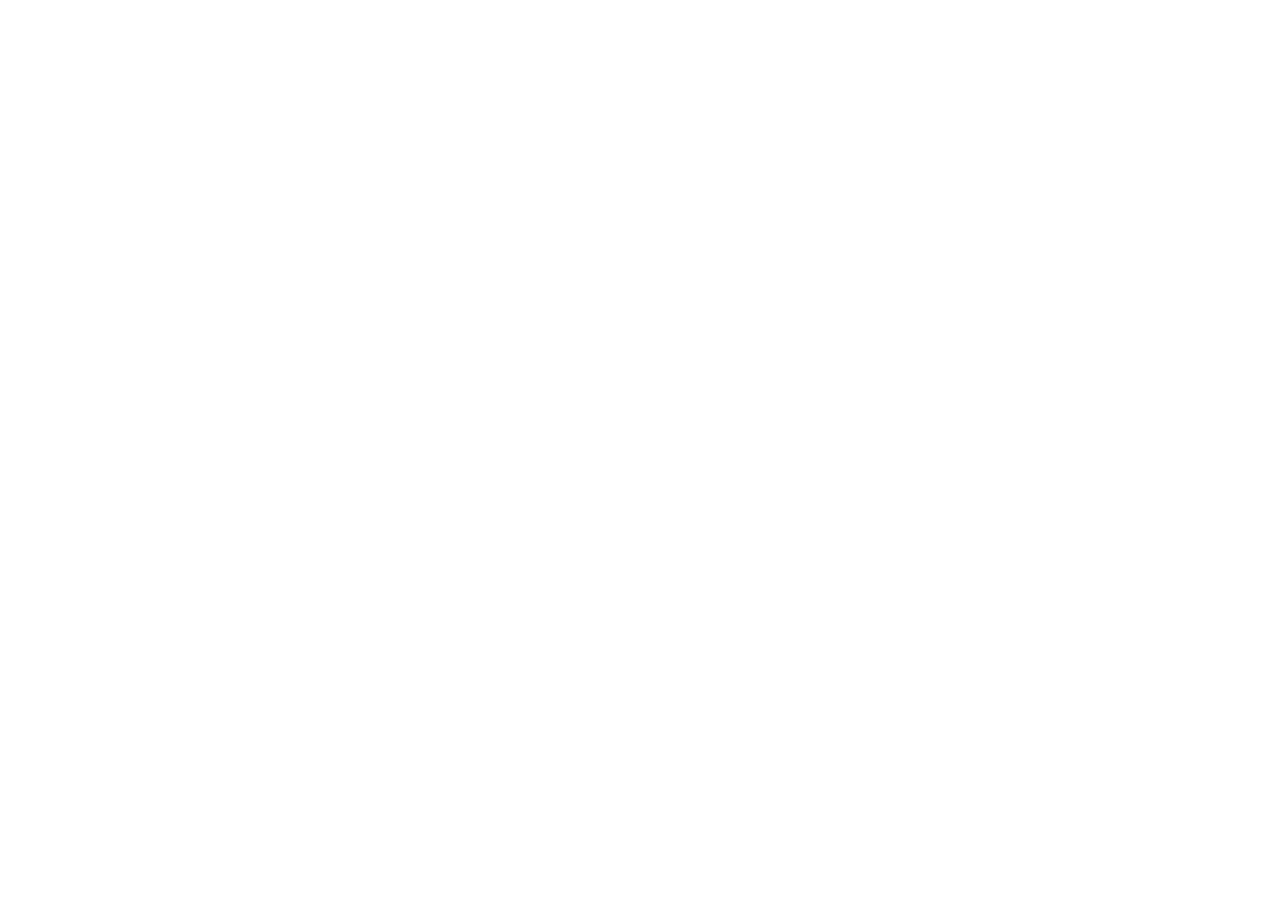
==== smoothride/demo/cesium/index.html @ e2cd4cc6 "Worldsim 3D physics path, traffic-law RL, and respawn fixes Pivot the 3D demo off Isaac onto the HUD" ====
<!DOCTYPE html>
<html lang="en">
<head>
  <meta charset="utf-8" />
  <meta name="viewport" content="width=device-width, initial-scale=1" />
  <title>San Francisco — 3D map</title>

  <!-- Official Cesium CDN; CESIUM_BASE_URL must be set before Cesium.js loads. -->
  <script>window.CESIUM_BASE_URL = "https://cesium.com/downloads/cesiumjs/releases/1.124/Build/Cesium/";</script>
  <script src="https://cesium.com/downloads/cesiumjs/releases/1.124/Build/Cesium/Cesium.js"></script>
  <link href="https://cesium.com/downloads/cesiumjs/releases/1.124/Build/Cesium/Widgets/widgets.css" rel="stylesheet" />

  <style>
    html, body, #cesiumContainer { width: 100%; height: 100%; margin: 0; padding: 0; overflow: hidden; }
    #msg { position: absolute; inset: 0; display: none; align-items: center; justify-content: center;
      background: #0b0e13; color: #e7ecf3; font-family: -apple-system, system-ui, sans-serif; text-align: center; }
    #msg[data-show] { display: flex; }
    #msg code { background: #1b2230; padding: 2px 6px; border-radius: 5px; }
  </style>
</head>
<body>
  <div id="cesiumContainer"></div>
  <div id="msg"></div>
  <script src="config.js" onerror="window.__noConfig=true"></script>
  <script src="cesium-murals.js"></script>
  <script src="app.js"></script>
</body>
</html>
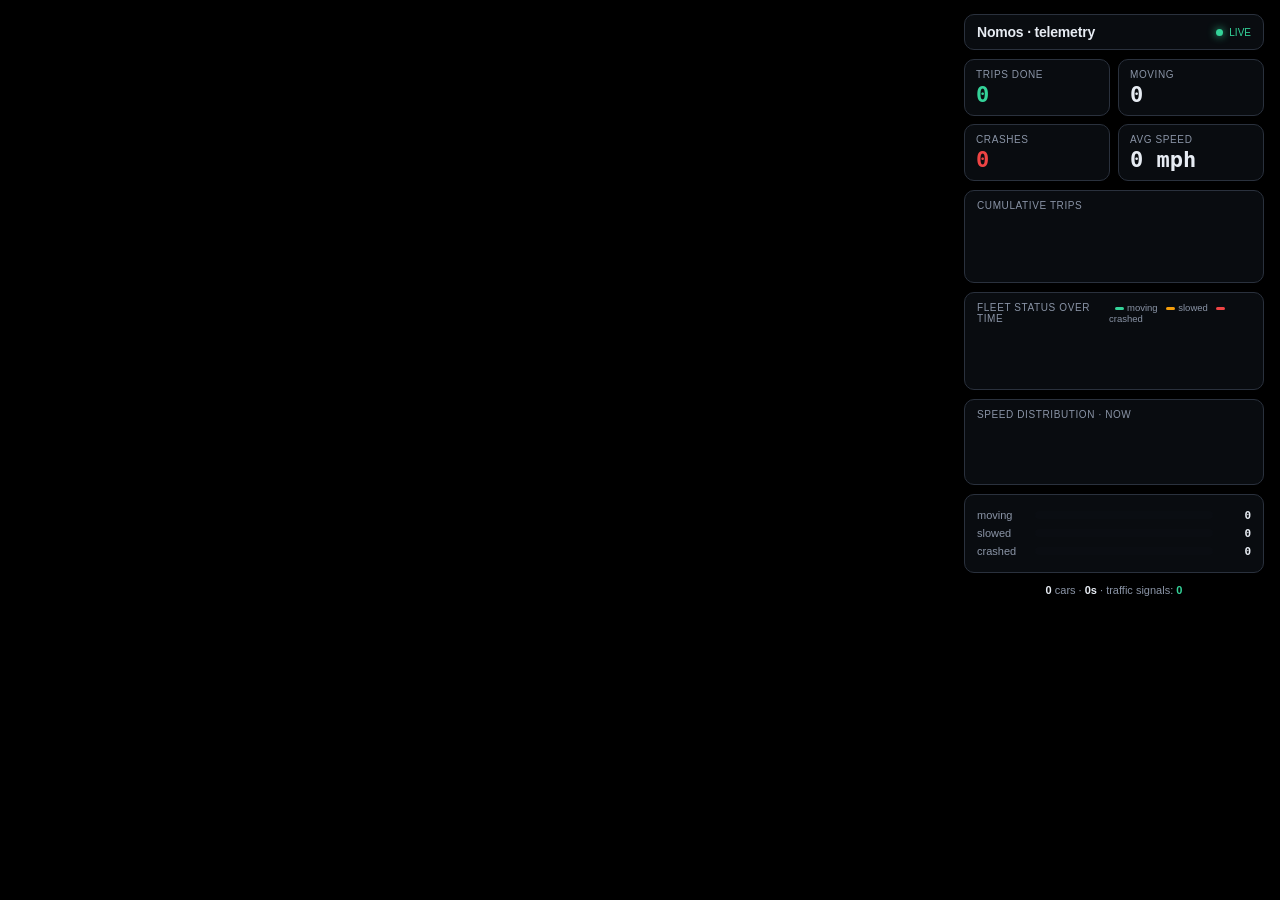
==== commit a41d4c1c: "feat(demo): Nomos 3D viewer + landing page on main Brings the polished demo onto main: GLB-car + mur" ====
--- a/smoothride/demo/cesium/index.html
+++ b/smoothride/demo/cesium/index.html
@@ -3,12 +3,13 @@
 <head>
   <meta charset="utf-8" />
   <meta name="viewport" content="width=device-width, initial-scale=1" />
-  <title>San Francisco — 3D map</title>
+  <title>Nomos — 3D San Francisco</title>
 
   <!-- Official Cesium CDN; CESIUM_BASE_URL must be set before Cesium.js loads. -->
   <script>window.CESIUM_BASE_URL = "https://cesium.com/downloads/cesiumjs/releases/1.124/Build/Cesium/";</script>
   <script src="https://cesium.com/downloads/cesiumjs/releases/1.124/Build/Cesium/Cesium.js"></script>
   <link href="https://cesium.com/downloads/cesiumjs/releases/1.124/Build/Cesium/Widgets/widgets.css" rel="stylesheet" />
+  <link href="style.css" rel="stylesheet" />
 
   <style>
     html, body, #cesiumContainer { width: 100%; height: 100%; margin: 0; padding: 0; overflow: hidden; }
@@ -20,6 +21,40 @@
 </head>
 <body>
   <div id="cesiumContainer"></div>
+
+  <!-- telemetry dashboard (populated by app.js on every clock tick) -->
+  <div id="dash">
+    <div class="d-h"><span class="d-t">Nomos · telemetry</span><span class="d-live"><i></i>LIVE</span></div>
+
+    <div class="d-k">
+      <div class="kpi"><span class="l">Trips done</span><b id="m-trips" class="ok">0</b></div>
+      <div class="kpi"><span class="l">Moving</span><b id="m-moving">0</b></div>
+      <div class="kpi"><span class="l">Crashes</span><b id="m-crashes" class="bad">0</b></div>
+      <div class="kpi"><span class="l">Avg speed</span><b id="m-speed">0 mph</b></div>
+    </div>
+
+    <div class="card">
+      <div class="ct">Cumulative trips</div>
+      <canvas id="dc-trips" height="60"></canvas>
+    </div>
+    <div class="card">
+      <div class="ct">Fleet status over time
+        <span class="lg"><i style="background:#34d399"></i>moving <i style="background:#f59e0b"></i>slowed <i style="background:#ef4444"></i>crashed</span>
+      </div>
+      <canvas id="dc-fleet" height="54"></canvas>
+    </div>
+    <div class="card">
+      <div class="ct">Speed distribution · now <span class="lg" id="dc-hn"></span></div>
+      <canvas id="dc-hist" height="52"></canvas>
+    </div>
+    <div class="card">
+      <div class="fb"><span>moving</span><div class="bar"><i id="fb-mov" style="background:#34d399"></i></div><b id="fbn-mov">0</b></div>
+      <div class="fb"><span>slowed</span><div class="bar"><i id="fb-jam" style="background:#f59e0b"></i></div><b id="fbn-jam">0</b></div>
+      <div class="fb"><span>crashed</span><div class="bar"><i id="fb-crash" style="background:#ef4444"></i></div><b id="fbn-crash">0</b></div>
+    </div>
+    <div class="d-foot"><b id="m-cars">0</b> cars · <b id="m-time">0s</b> · traffic signals: <b class="ok">0</b></div>
+  </div>
+
   <div id="msg"></div>
   <script src="config.js" onerror="window.__noConfig=true"></script>
   <script src="cesium-murals.js"></script>
--- a/smoothride/demo/cesium/style.css
+++ b/smoothride/demo/cesium/style.css
@@ -0,0 +1,63 @@
+html, body, #cesiumContainer { width: 100%; height: 100%; margin: 0; padding: 0; overflow: hidden; }
+body { font-family: -apple-system, BlinkMacSystemFont, "Segoe UI", Roboto, sans-serif; background: #000; }
+
+#title { position: absolute; top: 14px; left: 16px; z-index: 5; color: #fff;
+  text-shadow: 0 2px 12px rgba(0,0,0,.8); pointer-events: none; }
+#title .big { font-size: 24px; font-weight: 800; letter-spacing: -.5px; }
+#title .sub { font-size: 12px; color: #cdd5e1; margin-top: 2px; max-width: 380px; }
+
+#hud { position: absolute; top: 14px; right: 16px; z-index: 5; display: flex; gap: 8px; }
+.panel { background: rgba(12,15,20,.82); backdrop-filter: blur(8px);
+  border: 1px solid #2a313d; border-radius: 10px; padding: 10px 12px; width: 120px; color: #e7ecf3; }
+.phead { font-size: 12px; font-weight: 700; margin-bottom: 6px; display: flex; align-items: center; gap: 6px; }
+.panel.trained .phead { color: #34d399; }
+.panel.untrained .phead { color: #f59e0b; }
+.dot { width: 9px; height: 9px; border-radius: 50%; display: inline-block; }
+.dot.full { background: #34d399; }
+.dot.shadow { background: #f59e0b; opacity: .5; }
+.row { display: flex; justify-content: space-between; font-size: 12px; color: #8a94a6; padding: 1px 0; }
+.row b { color: #e7ecf3; font-variant-numeric: tabular-nums; }
+.row.hi b { font-size: 16px; }
+.panel.trained .row.hi b { color: #34d399; }
+.panel.untrained .row.hi b { color: #f59e0b; }
+
+/* ===================== telemetry dashboard ===================== */
+#dash { position: absolute; top: 14px; right: 16px; z-index: 6; width: 300px;
+  max-height: calc(100% - 28px); overflow-y: auto;
+  font-family: -apple-system, BlinkMacSystemFont, "Segoe UI", Roboto, sans-serif;
+  color: #e7ecf3; display: flex; flex-direction: column; gap: 9px; }
+#dash::-webkit-scrollbar { width: 7px; } #dash::-webkit-scrollbar-thumb { background: #2a313d; border-radius: 9px; }
+#dash .d-h { display: flex; align-items: center; justify-content: space-between;
+  background: rgba(12,15,20,.82); backdrop-filter: blur(8px); border: 1px solid #2a313d;
+  border-radius: 10px; padding: 9px 12px; }
+#dash .d-t { font-size: 14px; font-weight: 800; letter-spacing: -.2px; }
+#dash .d-live { font-size: 10px; color: #34d399; display: flex; align-items: center; gap: 6px; }
+#dash .d-live i { width: 7px; height: 7px; border-radius: 9px; background: #34d399; box-shadow: 0 0 8px #34d399; animation: dpulse 1.4s infinite; }
+@keyframes dpulse { 50% { opacity: .35; } }
+#dash .d-k { display: grid; grid-template-columns: 1fr 1fr; gap: 8px; }
+#dash .kpi { background: rgba(12,15,20,.82); backdrop-filter: blur(8px); border: 1px solid #2a313d;
+  border-radius: 10px; padding: 9px 11px; display: flex; flex-direction: column; gap: 4px; }
+#dash .kpi .l { font-size: 10px; text-transform: uppercase; letter-spacing: .6px; color: #8a94a6; }
+#dash .kpi b { font: 700 22px/1 ui-monospace, SFMono-Regular, Menlo, monospace; font-variant-numeric: tabular-nums; }
+#dash .kpi b.ok { color: #34d399; } #dash .kpi b.bad { color: #ef4444; }
+#dash .card { background: rgba(12,15,20,.82); backdrop-filter: blur(8px); border: 1px solid #2a313d;
+  border-radius: 10px; padding: 9px 12px; }
+#dash .ct { display: flex; justify-content: space-between; align-items: center; font-size: 10px;
+  text-transform: uppercase; letter-spacing: .6px; color: #8a94a6; margin-bottom: 7px; }
+#dash .lg { text-transform: none; letter-spacing: 0; font-size: 9.5px; color: #8a94a6; }
+#dash .lg i { display: inline-block; width: 9px; height: 3px; border-radius: 9px; margin: 0 3px 0 6px; vertical-align: middle; }
+#dash canvas { width: 100%; display: block; }
+#dash .fb { display: grid; grid-template-columns: 50px 1fr 30px; align-items: center; gap: 8px; font-size: 11px; color: #8a94a6; margin: 5px 0; }
+#dash .fb .bar { height: 8px; background: #0a0d12; border-radius: 9px; overflow: hidden; }
+#dash .fb .bar i { display: block; height: 100%; width: 0%; border-radius: 9px; transition: width .12s linear; }
+#dash .fb b { font-family: ui-monospace, SFMono-Regular, Menlo, monospace; color: #e7ecf3; text-align: right; font-variant-numeric: tabular-nums; }
+#dash .d-foot { font-size: 11px; color: #8a94a6; text-align: center; padding: 2px; }
+#dash .d-foot b { color: #e7ecf3; } #dash .d-foot b.ok { color: #34d399; }
+
+#err { position: absolute; inset: 0; z-index: 10; display: flex; align-items: center; justify-content: center;
+  background: #0b0e13; color: #e7ecf3; text-align: center; padding: 40px; }
+/* the `hidden` attribute must win over the display above, or this opaque panel
+   covers the whole viewer even when empty (a CSS display value overrides [hidden]) */
+#err[hidden] { display: none; }
+#err code { background: #1b2230; padding: 2px 6px; border-radius: 5px; }
+#err a { color: #34d399; }
